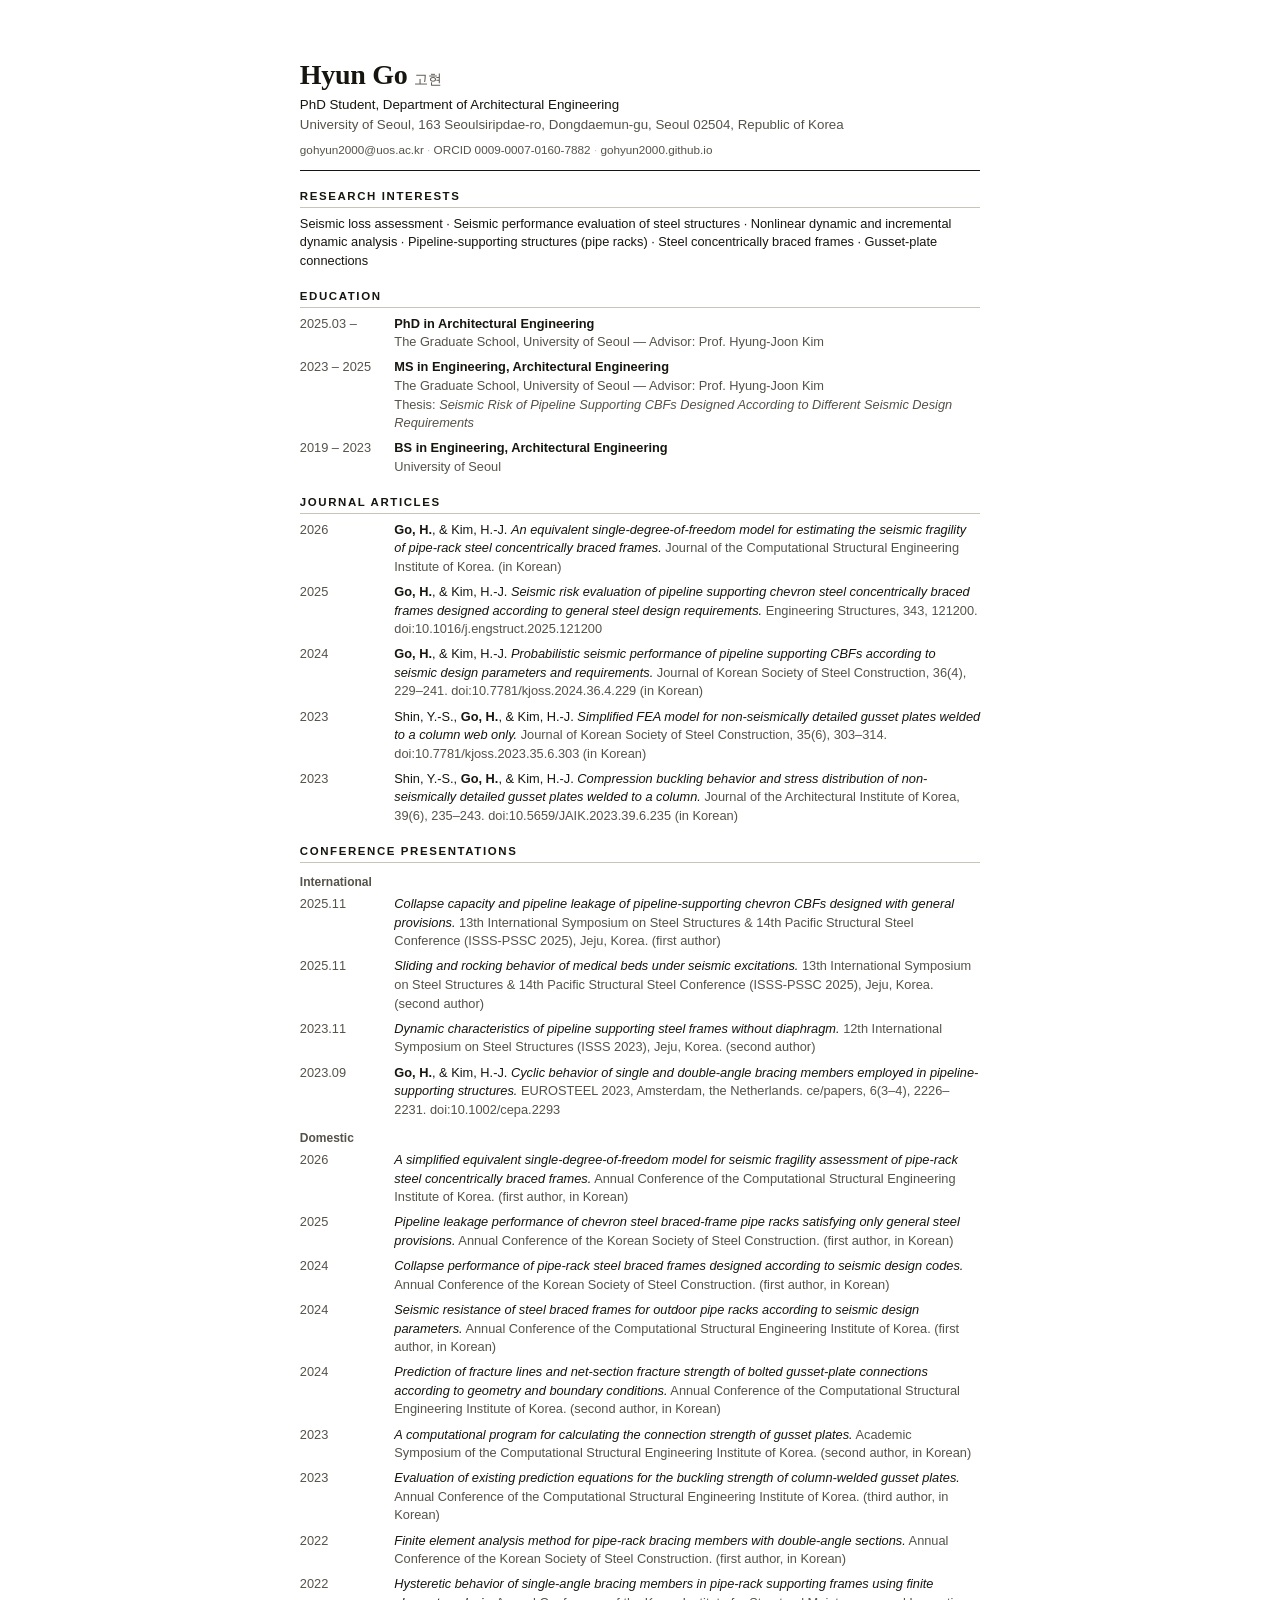
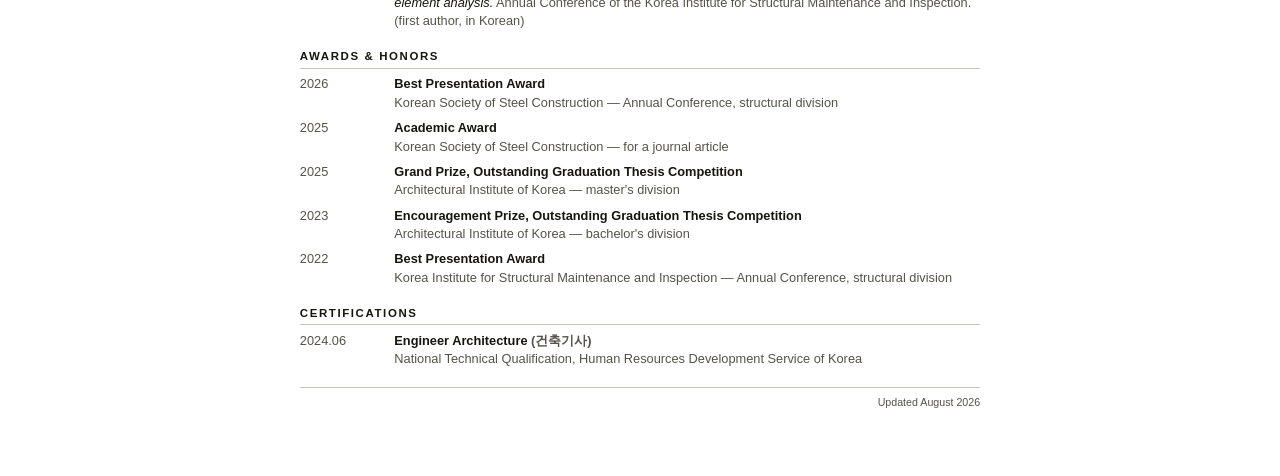
==== cv.html @ c77ccae9 "Simplify publications heading to Journal articles" ====
<!DOCTYPE html>
<html lang="en">
<head>
<meta charset="utf-8">
<meta name="viewport" content="width=device-width, initial-scale=1">
<title>Hyun Go — Curriculum Vitae</title>

<!-- ============================================================
     CV 원본. 이 파일을 고친 뒤 build-cv.cmd 를 더블클릭하면
     assets/cv.pdf 가 다시 만들어집니다.

     또는 브라우저로 이 파일을 열고 Ctrl+P → "PDF로 저장",
     여백 "기본", "머리글/바닥글" 체크 해제.
     ============================================================ -->

<style>
@page { size: A4; margin: 16mm 15mm 14mm; }

:root {
  --ink:    #16150f;
  --muted:  #55524a;
  --rule:   #c9c4b8;
  --sans: "Segoe UI", -apple-system, "Malgun Gothic", Roboto, sans-serif;
  --serif: "Palatino Linotype", Palatino, Georgia, serif;
}

* { box-sizing: border-box; }

body {
  margin: 0;
  color: var(--ink);
  background: #fff;
  font-family: var(--sans);
  font-size: 9.6pt;
  line-height: 1.45;
}

/* 화면으로 열었을 때만 종이처럼 보이게 (인쇄 시에는 @page가 적용됨) */
@media screen {
  body { max-width: 210mm; margin: 0 auto; padding: 16mm 15mm; }
}

a { color: inherit; text-decoration: none; }

/* ---------- 머리말 ---------- */

.name {
  margin: 0;
  font-family: var(--serif);
  font-size: 21pt;
  font-weight: 600;
  letter-spacing: -.01em;
  line-height: 1.1;
}
.name .ko { font-size: .5em; font-weight: 400; color: var(--muted); }

.headline { margin: 3pt 0 0; font-size: 10pt; }
.headline .affil { color: var(--muted); }

.contact {
  margin: 5pt 0 0;
  font-size: 8.8pt;
  color: var(--muted);
}
.contact span + span::before { content: "  ·  "; color: var(--rule); }

.rule { border: 0; border-top: 1.2pt solid var(--ink); margin: 9pt 0 0; }

/* ---------- 섹션 ---------- */

h2 {
  margin: 13pt 0 5pt;
  padding-bottom: 2pt;
  border-bottom: .6pt solid var(--rule);
  font-family: var(--sans);
  font-size: 8.6pt;
  font-weight: 700;
  letter-spacing: .14em;
  text-transform: uppercase;
  break-after: avoid;
}

h3 {
  margin: 8pt 0 3pt;
  font-family: var(--sans);
  font-size: 9pt;
  font-weight: 700;
  color: var(--muted);
  break-after: avoid;
}

p { margin: 0 0 4pt; }

/* ---------- 항목 (연도 + 내용) ---------- */

.item {
  display: grid;
  grid-template-columns: 20mm 1fr;
  gap: 0 5mm;
  margin-bottom: 5pt;
  break-inside: avoid;
}
.item .when {
  font-variant-numeric: tabular-nums;
  color: var(--muted);
  white-space: nowrap;
}
.item .what { min-width: 0; }

.what .t { font-weight: 600; }
.what .s { color: var(--muted); }

/* 논문 목록은 저자·제목·출처 순으로 */
.ref .au   { }
.ref .ti   { font-style: italic; }
.ref .src  { color: var(--muted); }
.ref strong { font-weight: 700; }

.interests { margin-bottom: 2pt; }

.foot {
  margin-top: 14pt;
  padding-top: 5pt;
  border-top: .6pt solid var(--rule);
  font-size: 8pt;
  color: var(--muted);
  text-align: right;
}
</style>
</head>

<body>

<h1 class="name">Hyun Go <span class="ko">고현</span></h1>
<p class="headline">
  PhD Student, Department of Architectural Engineering<br>
  <span class="affil">University of Seoul, 163 Seoulsiripdae-ro, Dongdaemun-gu, Seoul 02504, Republic of Korea</span>
</p>
<p class="contact">
  <span>gohyun2000@uos.ac.kr</span>
  <span>ORCID 0009-0007-0160-7882</span>
  <span>gohyun2000.github.io</span>
</p>
<hr class="rule">

<h2>Research Interests</h2>
<p class="interests">
  Seismic loss assessment · Seismic performance evaluation of steel structures ·
  Nonlinear dynamic and incremental dynamic analysis · Pipeline-supporting structures
  (pipe racks) · Steel concentrically braced frames · Gusset-plate connections
</p>

<h2>Education</h2>

<div class="item">
  <div class="when">2025.03 –</div>
  <div class="what">
    <div class="t">PhD in Architectural Engineering</div>
    <div class="s">The Graduate School, University of Seoul — Advisor: Prof. Hyung-Joon Kim</div>
  </div>
</div>

<div class="item">
  <div class="when">2023 – 2025</div>
  <div class="what">
    <div class="t">MS in Engineering, Architectural Engineering</div>
    <div class="s">The Graduate School, University of Seoul — Advisor: Prof. Hyung-Joon Kim</div>
    <div class="s">Thesis: <i>Seismic Risk of Pipeline Supporting CBFs Designed According to Different
      Seismic Design Requirements</i></div>
  </div>
</div>

<div class="item">
  <div class="when">2019 – 2023</div>
  <div class="what">
    <div class="t">BS in Engineering, Architectural Engineering</div>
    <div class="s">University of Seoul</div>
  </div>
</div>

<h2>Journal Articles</h2>

<div class="item ref">
  <div class="when">2026</div>
  <div class="what">
    <span class="au"><strong>Go, H.</strong>, &amp; Kim, H.-J.</span>
    <span class="ti">An equivalent single-degree-of-freedom model for estimating the seismic
      fragility of pipe-rack steel concentrically braced frames.</span>
    <span class="src">Journal of the Computational Structural Engineering Institute of Korea. (in Korean)</span>
  </div>
</div>

<div class="item ref">
  <div class="when">2025</div>
  <div class="what">
    <span class="au"><strong>Go, H.</strong>, &amp; Kim, H.-J.</span>
    <span class="ti">Seismic risk evaluation of pipeline supporting chevron steel concentrically
      braced frames designed according to general steel design requirements.</span>
    <span class="src">Engineering Structures, 343, 121200. doi:10.1016/j.engstruct.2025.121200</span>
  </div>
</div>

<div class="item ref">
  <div class="when">2024</div>
  <div class="what">
    <span class="au"><strong>Go, H.</strong>, &amp; Kim, H.-J.</span>
    <span class="ti">Probabilistic seismic performance of pipeline supporting CBFs according to
      seismic design parameters and requirements.</span>
    <span class="src">Journal of Korean Society of Steel Construction, 36(4), 229–241.
      doi:10.7781/kjoss.2024.36.4.229 (in Korean)</span>
  </div>
</div>

<div class="item ref">
  <div class="when">2023</div>
  <div class="what">
    <span class="au">Shin, Y.-S., <strong>Go, H.</strong>, &amp; Kim, H.-J.</span>
    <span class="ti">Simplified FEA model for non-seismically detailed gusset plates welded to a
      column web only.</span>
    <span class="src">Journal of Korean Society of Steel Construction, 35(6), 303–314.
      doi:10.7781/kjoss.2023.35.6.303 (in Korean)</span>
  </div>
</div>

<div class="item ref">
  <div class="when">2023</div>
  <div class="what">
    <span class="au">Shin, Y.-S., <strong>Go, H.</strong>, &amp; Kim, H.-J.</span>
    <span class="ti">Compression buckling behavior and stress distribution of non-seismically
      detailed gusset plates welded to a column.</span>
    <span class="src">Journal of the Architectural Institute of Korea, 39(6), 235–243.
      doi:10.5659/JAIK.2023.39.6.235 (in Korean)</span>
  </div>
</div>

<h2>Conference Presentations</h2>

<h3>International</h3>

<div class="item ref">
  <div class="when">2025.11</div>
  <div class="what">
    <span class="ti">Collapse capacity and pipeline leakage of pipeline-supporting chevron CBFs
      designed with general provisions.</span>
    <span class="src">13th International Symposium on Steel Structures &amp; 14th Pacific Structural
      Steel Conference (ISSS-PSSC 2025), Jeju, Korea. (first author)</span>
  </div>
</div>

<div class="item ref">
  <div class="when">2025.11</div>
  <div class="what">
    <span class="ti">Sliding and rocking behavior of medical beds under seismic excitations.</span>
    <span class="src">13th International Symposium on Steel Structures &amp; 14th Pacific Structural
      Steel Conference (ISSS-PSSC 2025), Jeju, Korea. (second author)</span>
  </div>
</div>

<div class="item ref">
  <div class="when">2023.11</div>
  <div class="what">
    <span class="ti">Dynamic characteristics of pipeline supporting steel frames without diaphragm.</span>
    <span class="src">12th International Symposium on Steel Structures (ISSS 2023), Jeju, Korea.
      (second author)</span>
  </div>
</div>

<div class="item ref">
  <div class="when">2023.09</div>
  <div class="what">
    <span class="au"><strong>Go, H.</strong>, &amp; Kim, H.-J.</span>
    <span class="ti">Cyclic behavior of single and double-angle bracing members employed in
      pipeline-supporting structures.</span>
    <span class="src">EUROSTEEL 2023, Amsterdam, the Netherlands. ce/papers, 6(3–4), 2226–2231.
      doi:10.1002/cepa.2293</span>
  </div>
</div>

<h3>Domestic</h3>

<div class="item ref">
  <div class="when">2026</div>
  <div class="what">
    <span class="ti">A simplified equivalent single-degree-of-freedom model for seismic fragility
      assessment of pipe-rack steel concentrically braced frames.</span>
    <span class="src">Annual Conference of the Computational Structural Engineering Institute of
      Korea. (first author, in Korean)</span>
  </div>
</div>

<div class="item ref">
  <div class="when">2025</div>
  <div class="what">
    <span class="ti">Pipeline leakage performance of chevron steel braced-frame pipe racks
      satisfying only general steel provisions.</span>
    <span class="src">Annual Conference of the Korean Society of Steel Construction.
      (first author, in Korean)</span>
  </div>
</div>

<div class="item ref">
  <div class="when">2024</div>
  <div class="what">
    <span class="ti">Collapse performance of pipe-rack steel braced frames designed according to
      seismic design codes.</span>
    <span class="src">Annual Conference of the Korean Society of Steel Construction.
      (first author, in Korean)</span>
  </div>
</div>

<div class="item ref">
  <div class="when">2024</div>
  <div class="what">
    <span class="ti">Seismic resistance of steel braced frames for outdoor pipe racks according to
      seismic design parameters.</span>
    <span class="src">Annual Conference of the Computational Structural Engineering Institute of
      Korea. (first author, in Korean)</span>
  </div>
</div>

<div class="item ref">
  <div class="when">2024</div>
  <div class="what">
    <span class="ti">Prediction of fracture lines and net-section fracture strength of bolted
      gusset-plate connections according to geometry and boundary conditions.</span>
    <span class="src">Annual Conference of the Computational Structural Engineering Institute of
      Korea. (second author, in Korean)</span>
  </div>
</div>

<div class="item ref">
  <div class="when">2023</div>
  <div class="what">
    <span class="ti">A computational program for calculating the connection strength of gusset plates.</span>
    <span class="src">Academic Symposium of the Computational Structural Engineering Institute of
      Korea. (second author, in Korean)</span>
  </div>
</div>

<div class="item ref">
  <div class="when">2023</div>
  <div class="what">
    <span class="ti">Evaluation of existing prediction equations for the buckling strength of
      column-welded gusset plates.</span>
    <span class="src">Annual Conference of the Computational Structural Engineering Institute of
      Korea. (third author, in Korean)</span>
  </div>
</div>

<div class="item ref">
  <div class="when">2022</div>
  <div class="what">
    <span class="ti">Finite element analysis method for pipe-rack bracing members with double-angle
      sections.</span>
    <span class="src">Annual Conference of the Korean Society of Steel Construction.
      (first author, in Korean)</span>
  </div>
</div>

<div class="item ref">
  <div class="when">2022</div>
  <div class="what">
    <span class="ti">Hysteretic behavior of single-angle bracing members in pipe-rack supporting
      frames using finite element analysis.</span>
    <span class="src">Annual Conference of the Korea Institute for Structural Maintenance and
      Inspection. (first author, in Korean)</span>
  </div>
</div>

<h2>Awards &amp; Honors</h2>

<div class="item">
  <div class="when">2026</div>
  <div class="what">
    <div class="t">Best Presentation Award</div>
    <div class="s">Korean Society of Steel Construction — Annual Conference, structural division</div>
  </div>
</div>

<div class="item">
  <div class="when">2025</div>
  <div class="what">
    <div class="t">Academic Award</div>
    <div class="s">Korean Society of Steel Construction — for a journal article</div>
  </div>
</div>

<div class="item">
  <div class="when">2025</div>
  <div class="what">
    <div class="t">Grand Prize, Outstanding Graduation Thesis Competition</div>
    <div class="s">Architectural Institute of Korea — master's division</div>
  </div>
</div>

<div class="item">
  <div class="when">2023</div>
  <div class="what">
    <div class="t">Encouragement Prize, Outstanding Graduation Thesis Competition</div>
    <div class="s">Architectural Institute of Korea — bachelor's division</div>
  </div>
</div>

<div class="item">
  <div class="when">2022</div>
  <div class="what">
    <div class="t">Best Presentation Award</div>
    <div class="s">Korea Institute for Structural Maintenance and Inspection — Annual Conference,
      structural division</div>
  </div>
</div>

<h2>Certifications</h2>

<div class="item">
  <div class="when">2024.06</div>
  <div class="what">
    <div class="t">Engineer Architecture <span class="s">(건축기사)</span></div>
    <div class="s">National Technical Qualification, Human Resources Development Service of Korea</div>
  </div>
</div>

<p class="foot">Updated August 2026</p>

</body>
</html>
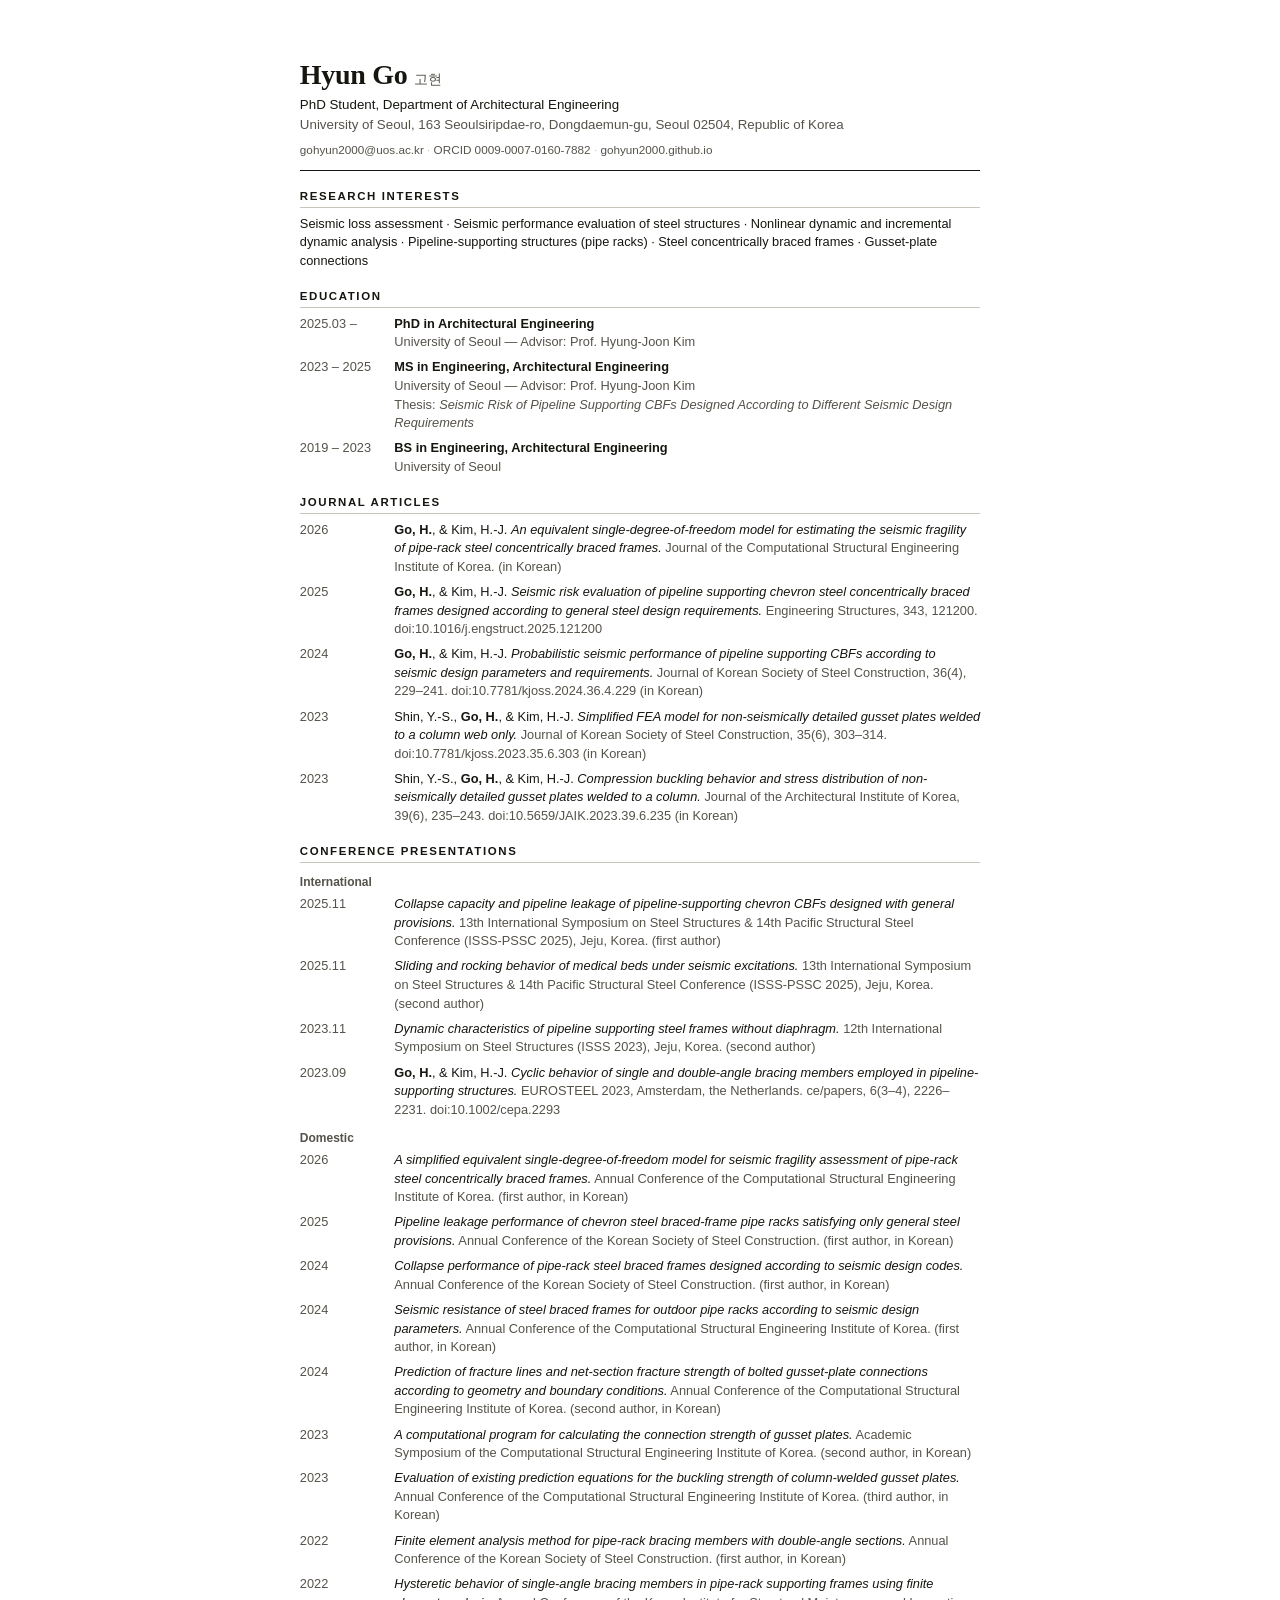
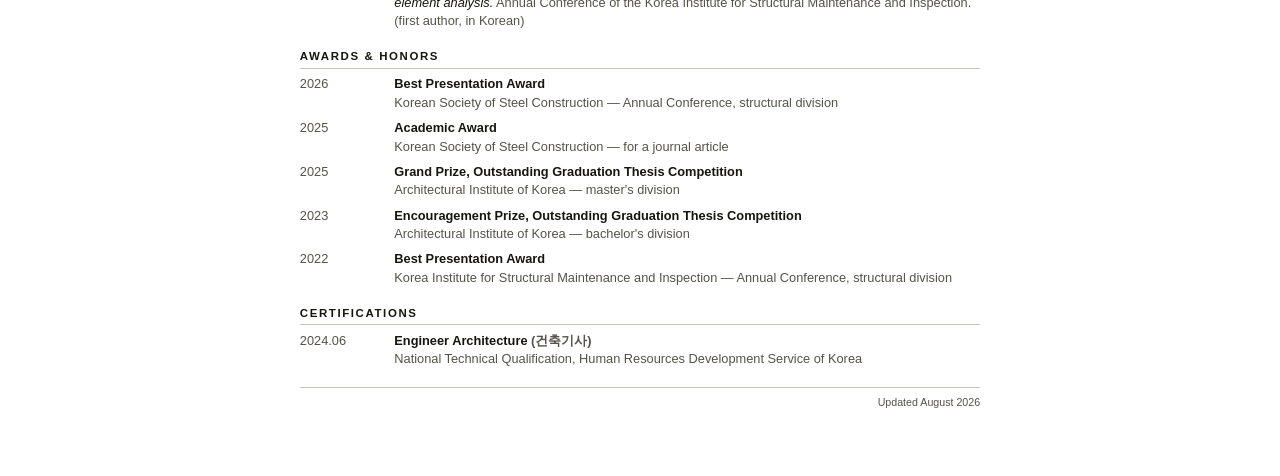
==== commit d9f48dde: "Drop redundant graduate school name from affiliations" ====
--- a/cv.html
+++ b/cv.html
@@ -156,7 +156,7 @@
   <div class="when">2025.03 –</div>
   <div class="what">
     <div class="t">PhD in Architectural Engineering</div>
-    <div class="s">The Graduate School, University of Seoul — Advisor: Prof. Hyung-Joon Kim</div>
+    <div class="s">University of Seoul — Advisor: Prof. Hyung-Joon Kim</div>
   </div>
 </div>
 
@@ -164,7 +164,7 @@
   <div class="when">2023 – 2025</div>
   <div class="what">
     <div class="t">MS in Engineering, Architectural Engineering</div>
-    <div class="s">The Graduate School, University of Seoul — Advisor: Prof. Hyung-Joon Kim</div>
+    <div class="s">University of Seoul — Advisor: Prof. Hyung-Joon Kim</div>
     <div class="s">Thesis: <i>Seismic Risk of Pipeline Supporting CBFs Designed According to Different
       Seismic Design Requirements</i></div>
   </div>
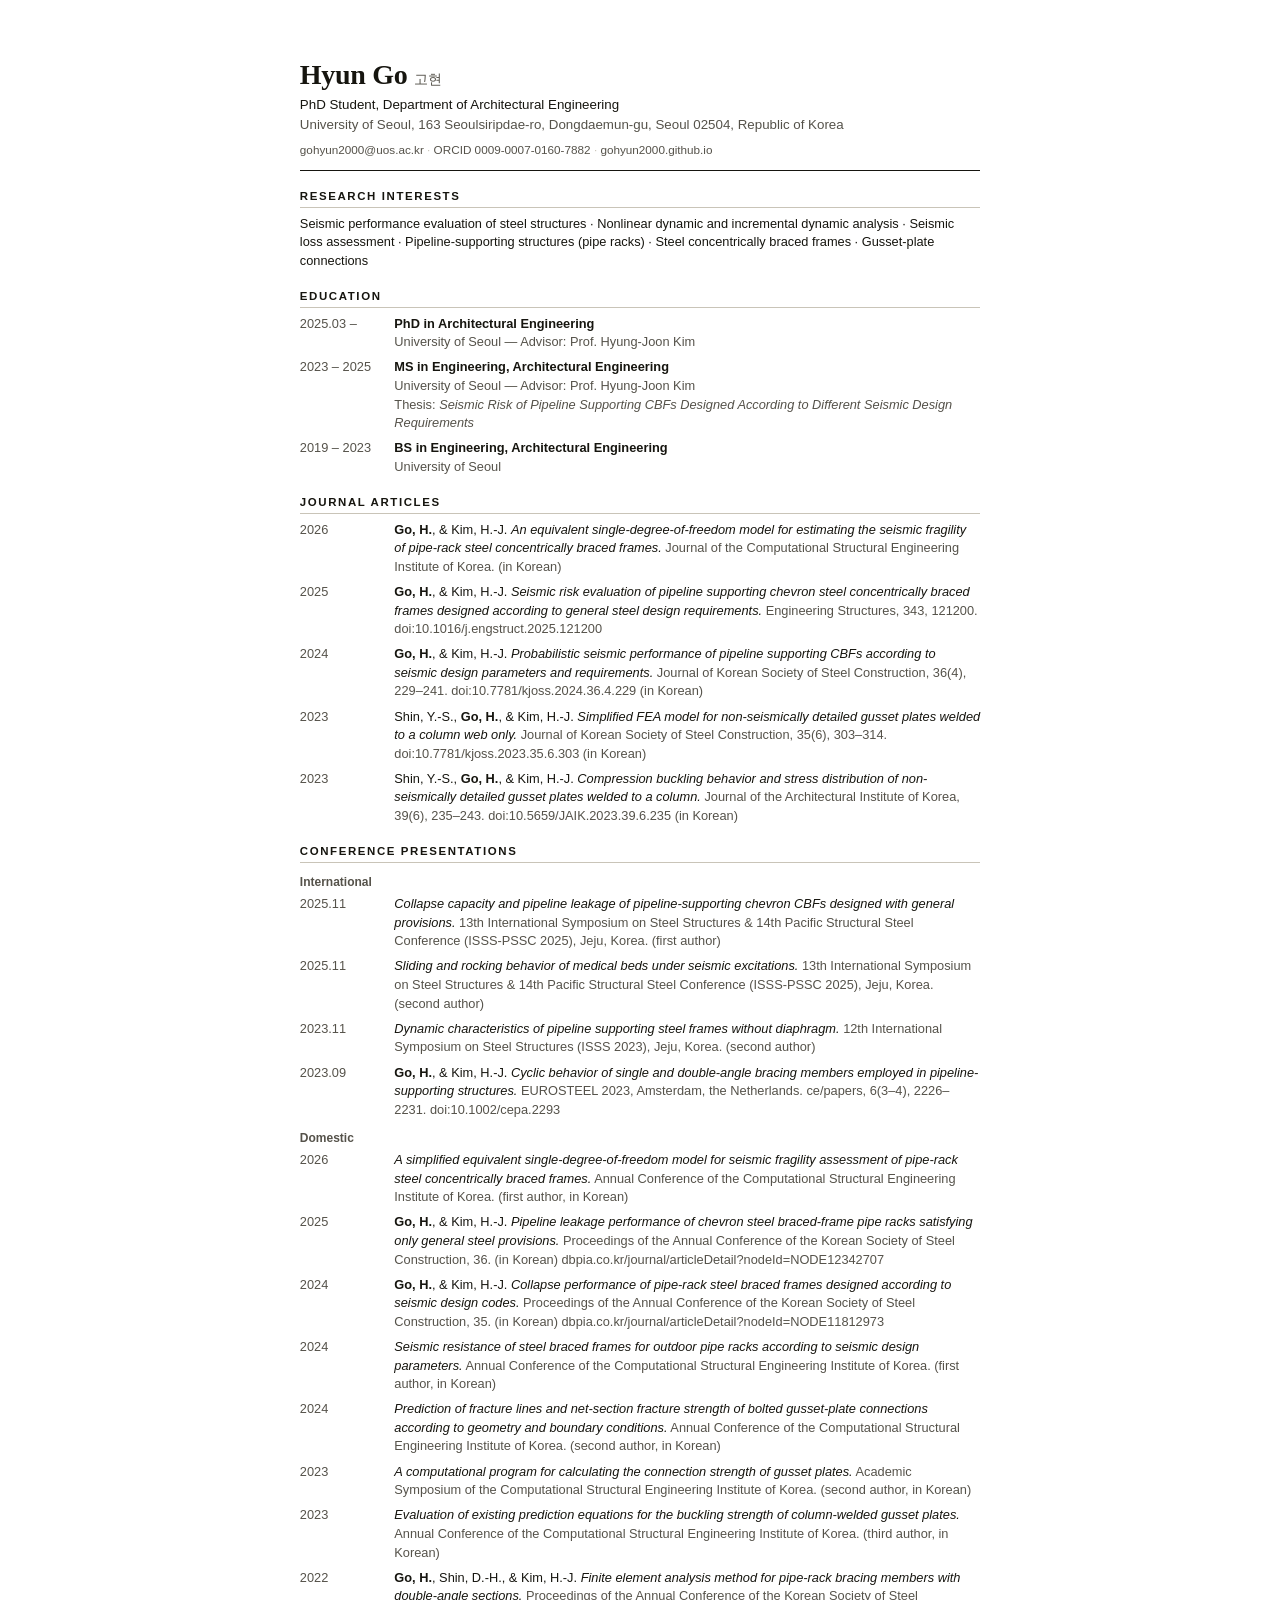
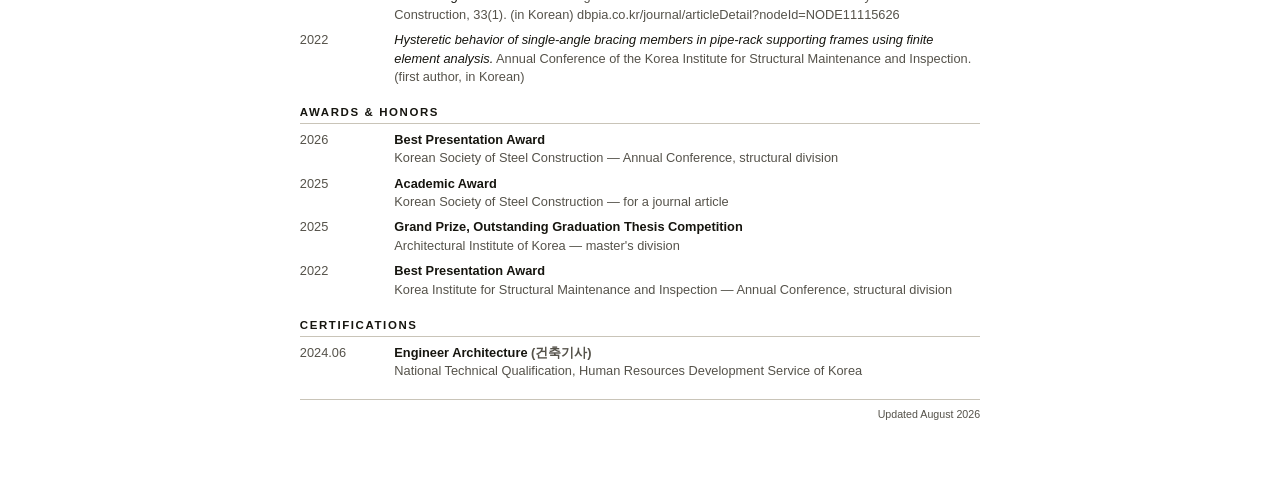
==== commit 758e5605: "Add DBpia links and coauthors to KSSC presentations, reorder research interests, drop bachelor-divis" ====
--- a/cv.html
+++ b/cv.html
@@ -145,8 +145,9 @@
 
 <h2>Research Interests</h2>
 <p class="interests">
-  Seismic loss assessment · Seismic performance evaluation of steel structures ·
-  Nonlinear dynamic and incremental dynamic analysis · Pipeline-supporting structures
+  Seismic performance evaluation of steel structures ·
+  Nonlinear dynamic and incremental dynamic analysis · Seismic loss assessment ·
+  Pipeline-supporting structures
   (pipe racks) · Steel concentrically braced frames · Gusset-plate connections
 </p>
 
@@ -291,20 +292,22 @@
 <div class="item ref">
   <div class="when">2025</div>
   <div class="what">
+    <span class="au"><strong>Go, H.</strong>, &amp; Kim, H.-J.</span>
     <span class="ti">Pipeline leakage performance of chevron steel braced-frame pipe racks
       satisfying only general steel provisions.</span>
-    <span class="src">Annual Conference of the Korean Society of Steel Construction.
-      (first author, in Korean)</span>
+    <span class="src">Proceedings of the Annual Conference of the Korean Society of Steel
+      Construction, 36. (in Korean) dbpia.co.kr/journal/articleDetail?nodeId=NODE12342707</span>
   </div>
 </div>
 
 <div class="item ref">
   <div class="when">2024</div>
   <div class="what">
+    <span class="au"><strong>Go, H.</strong>, &amp; Kim, H.-J.</span>
     <span class="ti">Collapse performance of pipe-rack steel braced frames designed according to
       seismic design codes.</span>
-    <span class="src">Annual Conference of the Korean Society of Steel Construction.
-      (first author, in Korean)</span>
+    <span class="src">Proceedings of the Annual Conference of the Korean Society of Steel
+      Construction, 35. (in Korean) dbpia.co.kr/journal/articleDetail?nodeId=NODE11812973</span>
   </div>
 </div>
 
@@ -350,10 +353,11 @@
 <div class="item ref">
   <div class="when">2022</div>
   <div class="what">
+    <span class="au"><strong>Go, H.</strong>, Shin, D.-H., &amp; Kim, H.-J.</span>
     <span class="ti">Finite element analysis method for pipe-rack bracing members with double-angle
       sections.</span>
-    <span class="src">Annual Conference of the Korean Society of Steel Construction.
-      (first author, in Korean)</span>
+    <span class="src">Proceedings of the Annual Conference of the Korean Society of Steel
+      Construction, 33(1). (in Korean) dbpia.co.kr/journal/articleDetail?nodeId=NODE11115626</span>
   </div>
 </div>
 
@@ -394,14 +398,6 @@
 </div>
 
 <div class="item">
-  <div class="when">2023</div>
-  <div class="what">
-    <div class="t">Encouragement Prize, Outstanding Graduation Thesis Competition</div>
-    <div class="s">Architectural Institute of Korea — bachelor's division</div>
-  </div>
-</div>
-
-<div class="item">
   <div class="when">2022</div>
   <div class="what">
     <div class="t">Best Presentation Award</div>
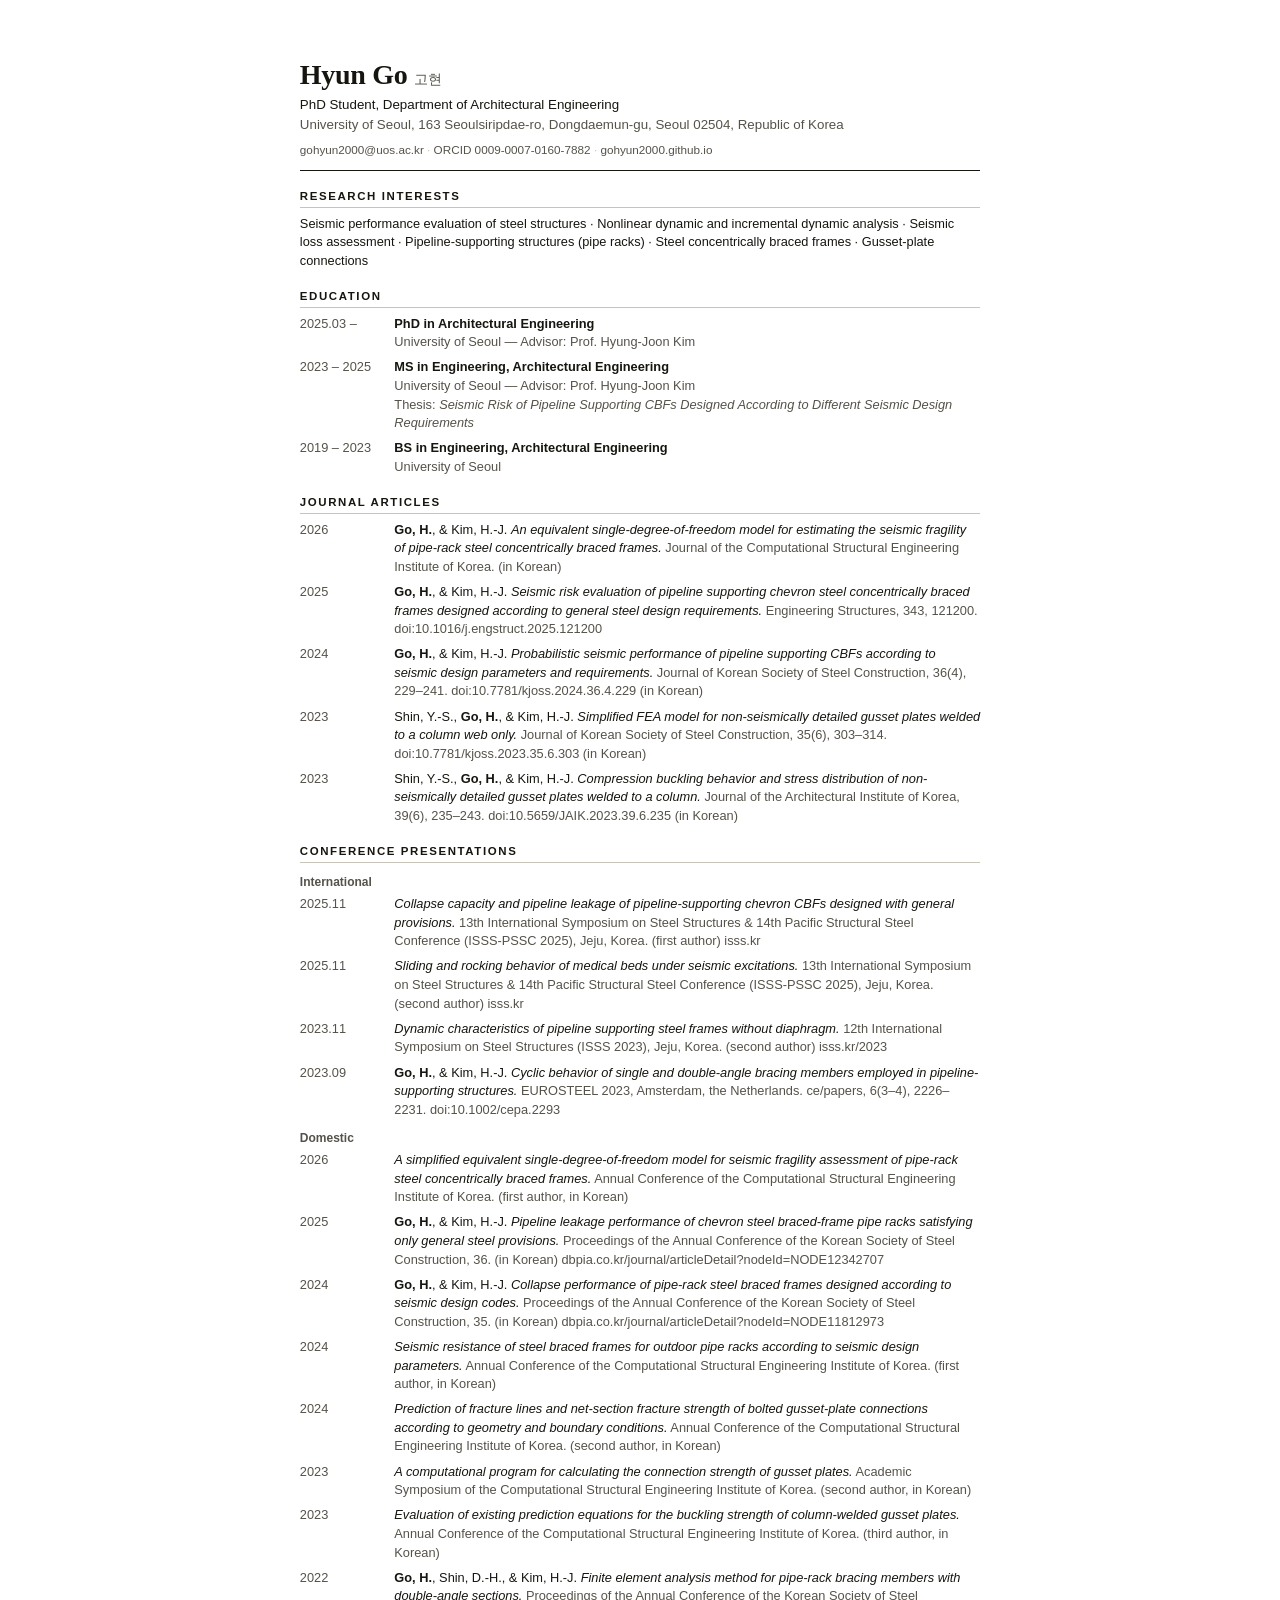
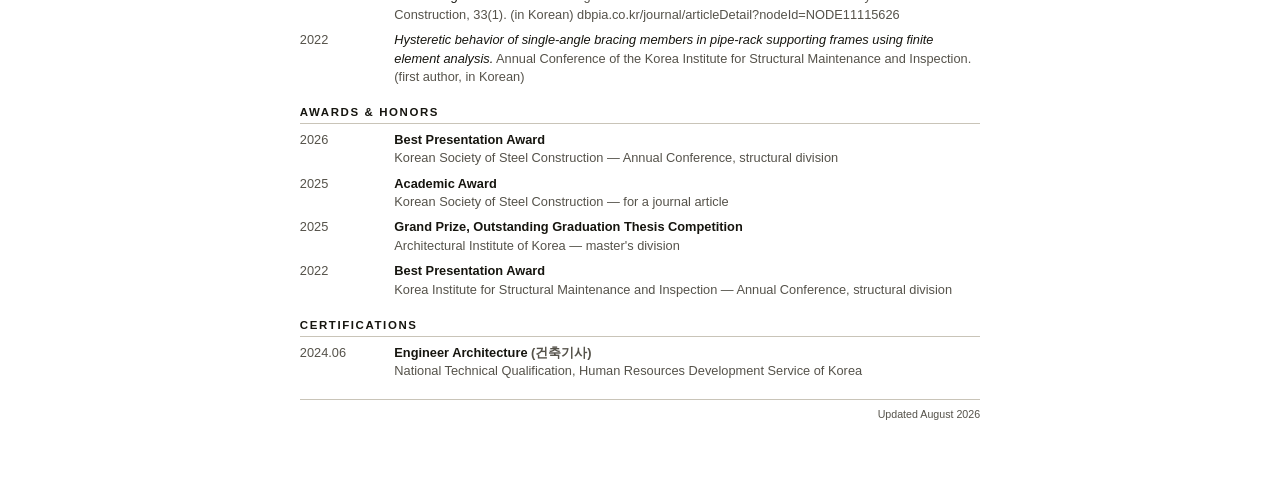
==== commit 7bda4d22: "Link ISSS conference sites instead of unstable proceedings downloads" ====
--- a/cv.html
+++ b/cv.html
@@ -244,7 +244,7 @@
     <span class="ti">Collapse capacity and pipeline leakage of pipeline-supporting chevron CBFs
       designed with general provisions.</span>
     <span class="src">13th International Symposium on Steel Structures &amp; 14th Pacific Structural
-      Steel Conference (ISSS-PSSC 2025), Jeju, Korea. (first author)</span>
+      Steel Conference (ISSS-PSSC 2025), Jeju, Korea. (first author) isss.kr</span>
   </div>
 </div>
 
@@ -253,7 +253,7 @@
   <div class="what">
     <span class="ti">Sliding and rocking behavior of medical beds under seismic excitations.</span>
     <span class="src">13th International Symposium on Steel Structures &amp; 14th Pacific Structural
-      Steel Conference (ISSS-PSSC 2025), Jeju, Korea. (second author)</span>
+      Steel Conference (ISSS-PSSC 2025), Jeju, Korea. (second author) isss.kr</span>
   </div>
 </div>
 
@@ -262,7 +262,7 @@
   <div class="what">
     <span class="ti">Dynamic characteristics of pipeline supporting steel frames without diaphragm.</span>
     <span class="src">12th International Symposium on Steel Structures (ISSS 2023), Jeju, Korea.
-      (second author)</span>
+      (second author) isss.kr/2023</span>
   </div>
 </div>
 
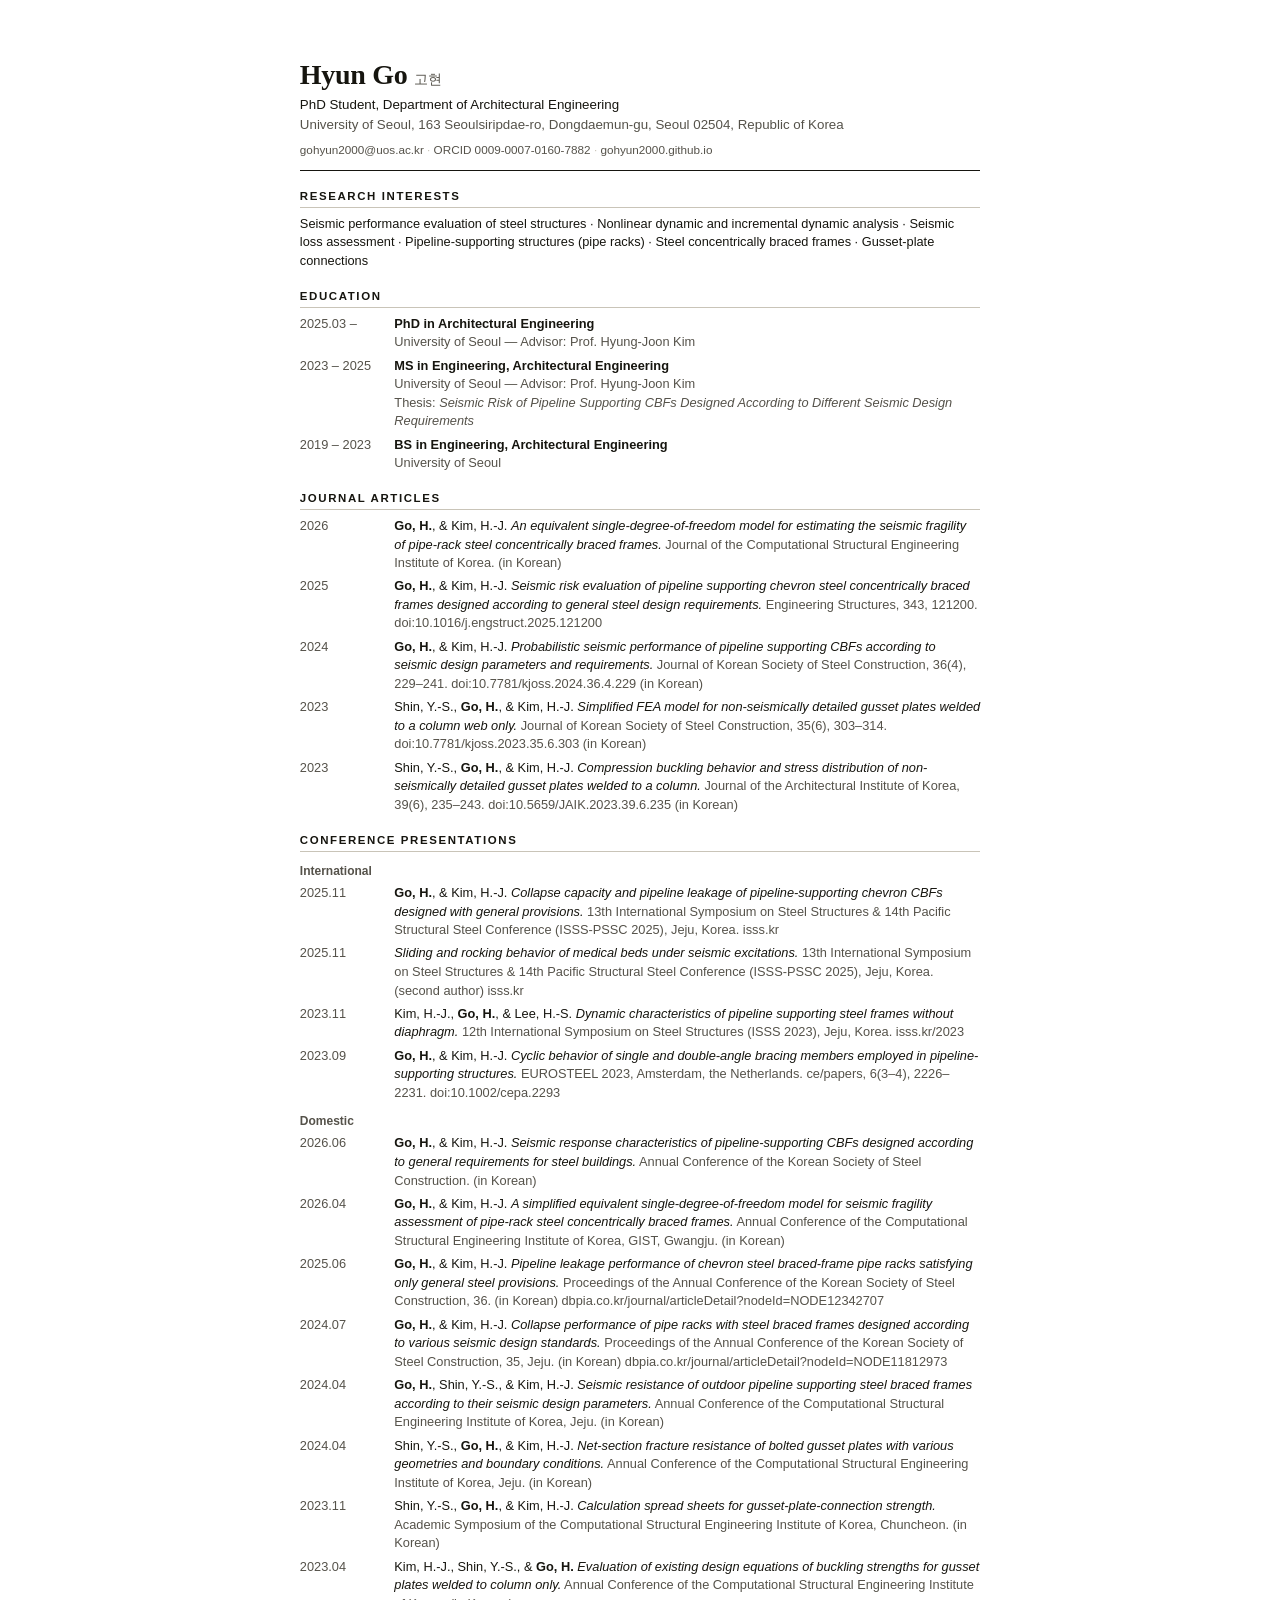
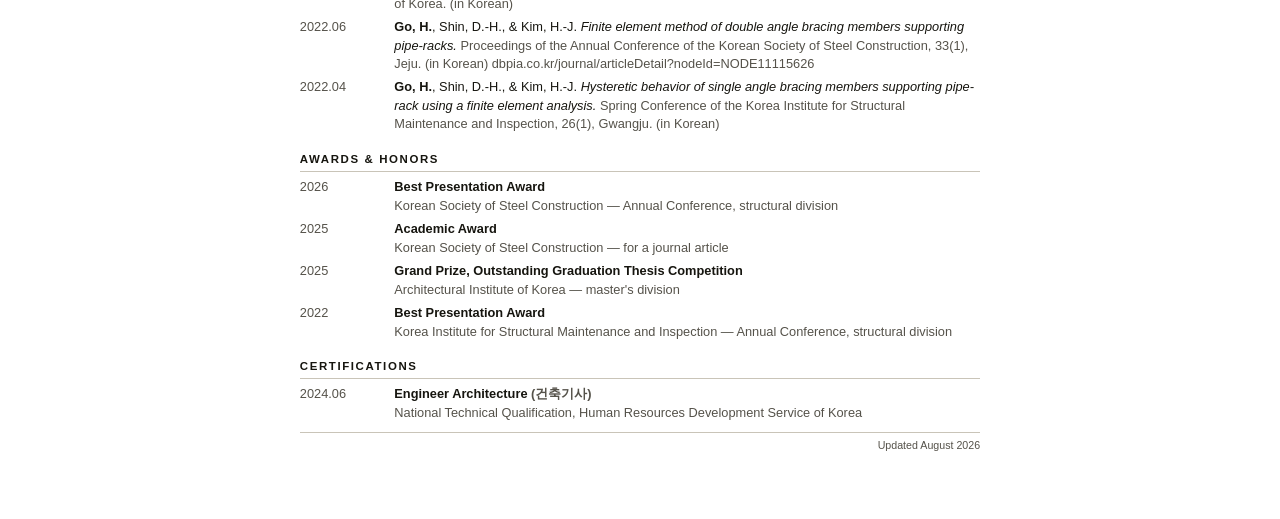
==== commit fb92bcdc: "Correct presentation titles, authors and venues from source manuscripts; add 2026 KSSC presentation" ====
--- a/cv.html
+++ b/cv.html
@@ -97,7 +97,7 @@
   display: grid;
   grid-template-columns: 20mm 1fr;
   gap: 0 5mm;
-  margin-bottom: 5pt;
+  margin-bottom: 3.6pt;
   break-inside: avoid;
 }
 .item .when {
@@ -119,8 +119,8 @@
 .interests { margin-bottom: 2pt; }
 
 .foot {
-  margin-top: 14pt;
-  padding-top: 5pt;
+  margin-top: 7pt;
+  padding-top: 4pt;
   border-top: .6pt solid var(--rule);
   font-size: 8pt;
   color: var(--muted);
@@ -241,10 +241,11 @@
 <div class="item ref">
   <div class="when">2025.11</div>
   <div class="what">
+    <span class="au"><strong>Go, H.</strong>, &amp; Kim, H.-J.</span>
     <span class="ti">Collapse capacity and pipeline leakage of pipeline-supporting chevron CBFs
       designed with general provisions.</span>
     <span class="src">13th International Symposium on Steel Structures &amp; 14th Pacific Structural
-      Steel Conference (ISSS-PSSC 2025), Jeju, Korea. (first author) isss.kr</span>
+      Steel Conference (ISSS-PSSC 2025), Jeju, Korea. isss.kr</span>
   </div>
 </div>
 
@@ -260,9 +261,10 @@
 <div class="item ref">
   <div class="when">2023.11</div>
   <div class="what">
+    <span class="au">Kim, H.-J., <strong>Go, H.</strong>, &amp; Lee, H.-S.</span>
     <span class="ti">Dynamic characteristics of pipeline supporting steel frames without diaphragm.</span>
     <span class="src">12th International Symposium on Steel Structures (ISSS 2023), Jeju, Korea.
-      (second author) isss.kr/2023</span>
+      isss.kr/2023</span>
   </div>
 </div>
 
@@ -280,17 +282,28 @@
 <h3>Domestic</h3>
 
 <div class="item ref">
-  <div class="when">2026</div>
-  <div class="what">
+  <div class="when">2026.06</div>
+  <div class="what">
+    <span class="au"><strong>Go, H.</strong>, &amp; Kim, H.-J.</span>
+    <span class="ti">Seismic response characteristics of pipeline-supporting CBFs designed
+      according to general requirements for steel buildings.</span>
+    <span class="src">Annual Conference of the Korean Society of Steel Construction. (in Korean)</span>
+  </div>
+</div>
+
+<div class="item ref">
+  <div class="when">2026.04</div>
+  <div class="what">
+    <span class="au"><strong>Go, H.</strong>, &amp; Kim, H.-J.</span>
     <span class="ti">A simplified equivalent single-degree-of-freedom model for seismic fragility
       assessment of pipe-rack steel concentrically braced frames.</span>
     <span class="src">Annual Conference of the Computational Structural Engineering Institute of
-      Korea. (first author, in Korean)</span>
-  </div>
-</div>
-
-<div class="item ref">
-  <div class="when">2025</div>
+      Korea, GIST, Gwangju. (in Korean)</span>
+  </div>
+</div>
+
+<div class="item ref">
+  <div class="when">2025.06</div>
   <div class="what">
     <span class="au"><strong>Go, H.</strong>, &amp; Kim, H.-J.</span>
     <span class="ti">Pipeline leakage performance of chevron steel braced-frame pipe racks
@@ -301,76 +314,79 @@
 </div>
 
 <div class="item ref">
-  <div class="when">2024</div>
-  <div class="what">
-    <span class="au"><strong>Go, H.</strong>, &amp; Kim, H.-J.</span>
-    <span class="ti">Collapse performance of pipe-rack steel braced frames designed according to
-      seismic design codes.</span>
+  <div class="when">2024.07</div>
+  <div class="what">
+    <span class="au"><strong>Go, H.</strong>, &amp; Kim, H.-J.</span>
+    <span class="ti">Collapse performance of pipe racks with steel braced frames designed
+      according to various seismic design standards.</span>
     <span class="src">Proceedings of the Annual Conference of the Korean Society of Steel
-      Construction, 35. (in Korean) dbpia.co.kr/journal/articleDetail?nodeId=NODE11812973</span>
-  </div>
-</div>
-
-<div class="item ref">
-  <div class="when">2024</div>
-  <div class="what">
-    <span class="ti">Seismic resistance of steel braced frames for outdoor pipe racks according to
-      seismic design parameters.</span>
+      Construction, 35, Jeju. (in Korean) dbpia.co.kr/journal/articleDetail?nodeId=NODE11812973</span>
+  </div>
+</div>
+
+<div class="item ref">
+  <div class="when">2024.04</div>
+  <div class="what">
+    <span class="au"><strong>Go, H.</strong>, Shin, Y.-S., &amp; Kim, H.-J.</span>
+    <span class="ti">Seismic resistance of outdoor pipeline supporting steel braced frames
+      according to their seismic design parameters.</span>
     <span class="src">Annual Conference of the Computational Structural Engineering Institute of
-      Korea. (first author, in Korean)</span>
-  </div>
-</div>
-
-<div class="item ref">
-  <div class="when">2024</div>
-  <div class="what">
-    <span class="ti">Prediction of fracture lines and net-section fracture strength of bolted
-      gusset-plate connections according to geometry and boundary conditions.</span>
+      Korea, Jeju. (in Korean)</span>
+  </div>
+</div>
+
+<div class="item ref">
+  <div class="when">2024.04</div>
+  <div class="what">
+    <span class="au">Shin, Y.-S., <strong>Go, H.</strong>, &amp; Kim, H.-J.</span>
+    <span class="ti">Net-section fracture resistance of bolted gusset plates with various
+      geometries and boundary conditions.</span>
     <span class="src">Annual Conference of the Computational Structural Engineering Institute of
-      Korea. (second author, in Korean)</span>
-  </div>
-</div>
-
-<div class="item ref">
-  <div class="when">2023</div>
-  <div class="what">
-    <span class="ti">A computational program for calculating the connection strength of gusset plates.</span>
+      Korea, Jeju. (in Korean)</span>
+  </div>
+</div>
+
+<div class="item ref">
+  <div class="when">2023.11</div>
+  <div class="what">
+    <span class="au">Shin, Y.-S., <strong>Go, H.</strong>, &amp; Kim, H.-J.</span>
+    <span class="ti">Calculation spread sheets for gusset-plate-connection strength.</span>
     <span class="src">Academic Symposium of the Computational Structural Engineering Institute of
-      Korea. (second author, in Korean)</span>
-  </div>
-</div>
-
-<div class="item ref">
-  <div class="when">2023</div>
-  <div class="what">
-    <span class="ti">Evaluation of existing prediction equations for the buckling strength of
-      column-welded gusset plates.</span>
+      Korea, Chuncheon. (in Korean)</span>
+  </div>
+</div>
+
+<div class="item ref">
+  <div class="when">2023.04</div>
+  <div class="what">
+    <span class="au">Kim, H.-J., Shin, Y.-S., &amp; <strong>Go, H.</strong></span>
+    <span class="ti">Evaluation of existing design equations of buckling strengths for gusset
+      plates welded to column only.</span>
     <span class="src">Annual Conference of the Computational Structural Engineering Institute of
-      Korea. (third author, in Korean)</span>
-  </div>
-</div>
-
-<div class="item ref">
-  <div class="when">2022</div>
+      Korea. (in Korean)</span>
+  </div>
+</div>
+
+<div class="item ref">
+  <div class="when">2022.06</div>
   <div class="what">
     <span class="au"><strong>Go, H.</strong>, Shin, D.-H., &amp; Kim, H.-J.</span>
-    <span class="ti">Finite element analysis method for pipe-rack bracing members with double-angle
-      sections.</span>
+    <span class="ti">Finite element method of double angle bracing members supporting pipe-racks.</span>
     <span class="src">Proceedings of the Annual Conference of the Korean Society of Steel
-      Construction, 33(1). (in Korean) dbpia.co.kr/journal/articleDetail?nodeId=NODE11115626</span>
-  </div>
-</div>
-
-<div class="item ref">
-  <div class="when">2022</div>
-  <div class="what">
-    <span class="ti">Hysteretic behavior of single-angle bracing members in pipe-rack supporting
-      frames using finite element analysis.</span>
-    <span class="src">Annual Conference of the Korea Institute for Structural Maintenance and
-      Inspection. (first author, in Korean)</span>
-  </div>
-</div>
-
+      Construction, 33(1), Jeju. (in Korean) dbpia.co.kr/journal/articleDetail?nodeId=NODE11115626</span>
+  </div>
+</div>
+
+<div class="item ref">
+  <div class="when">2022.04</div>
+  <div class="what">
+    <span class="au"><strong>Go, H.</strong>, Shin, D.-H., &amp; Kim, H.-J.</span>
+    <span class="ti">Hysteretic behavior of single angle bracing members supporting pipe-rack
+      using a finite element analysis.</span>
+    <span class="src">Spring Conference of the Korea Institute for Structural Maintenance and
+      Inspection, 26(1), Gwangju. (in Korean)</span>
+  </div>
+</div>
 <h2>Awards &amp; Honors</h2>
 
 <div class="item">
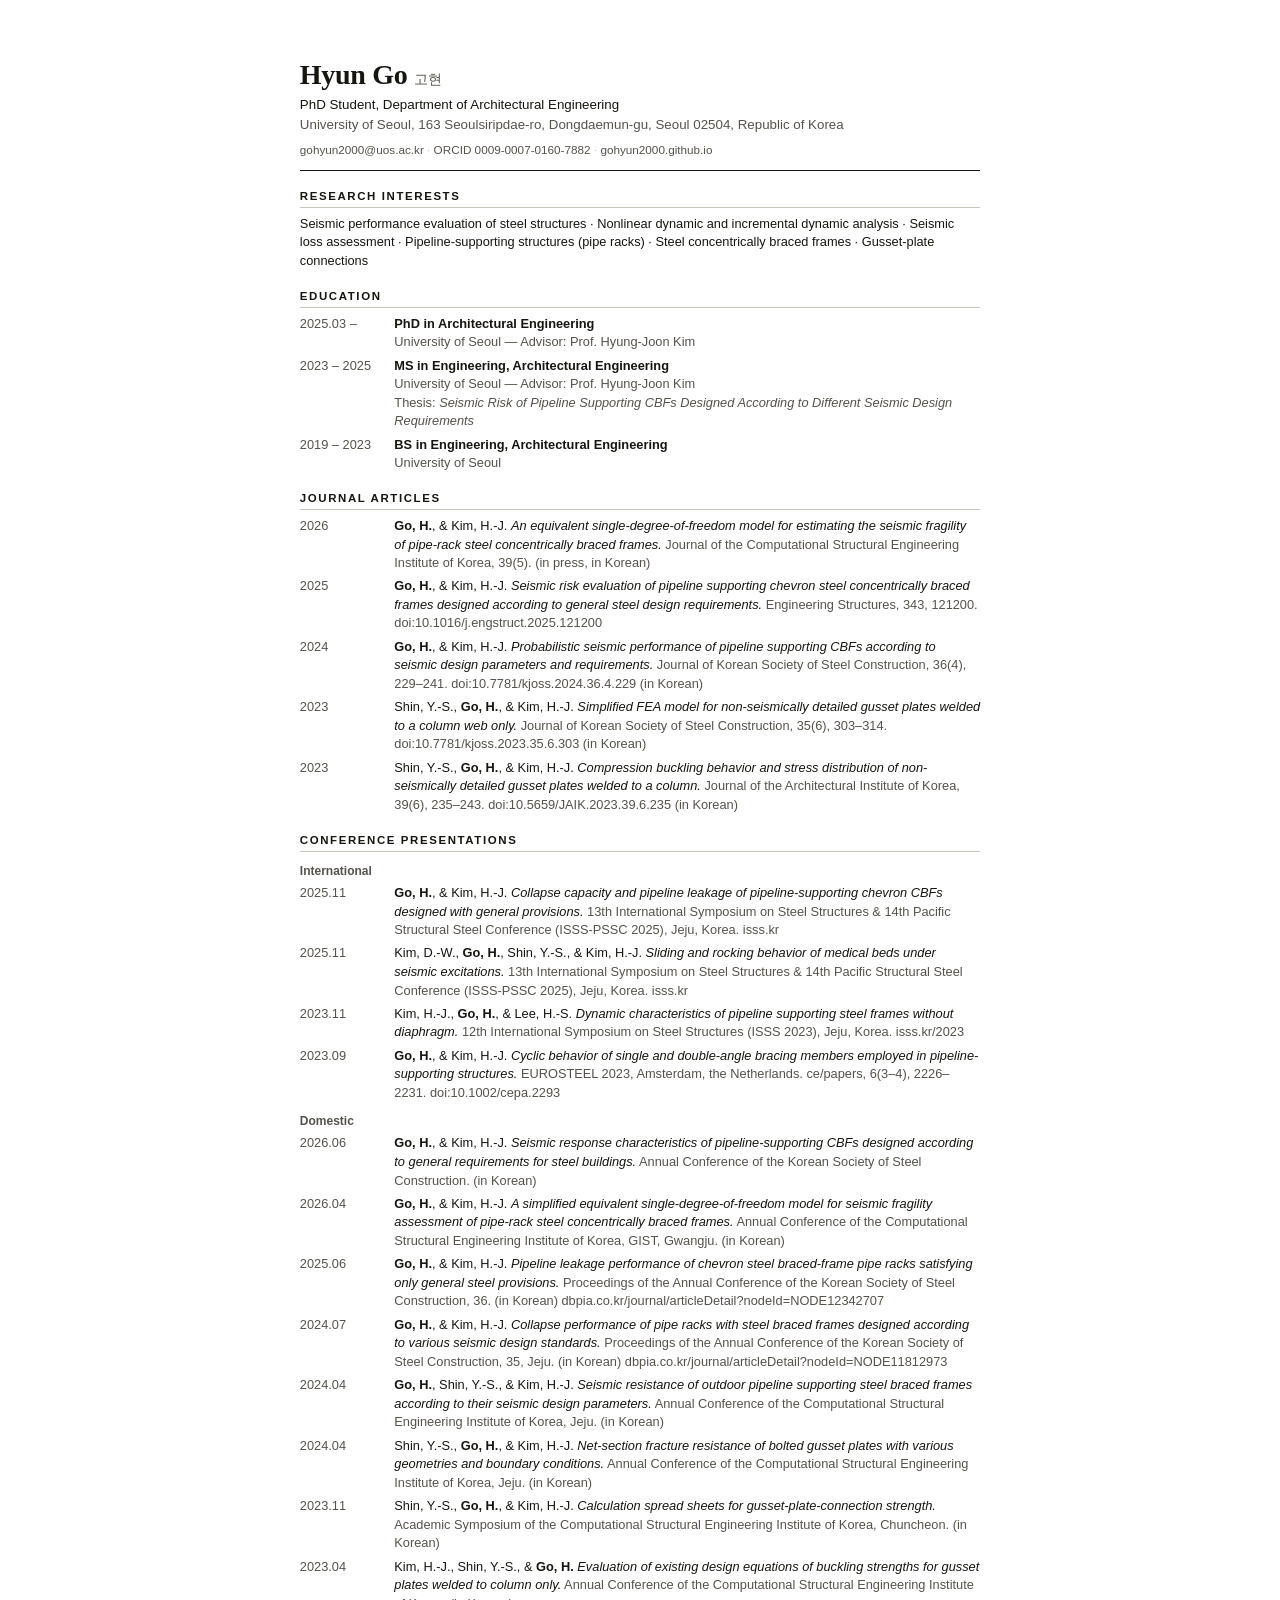
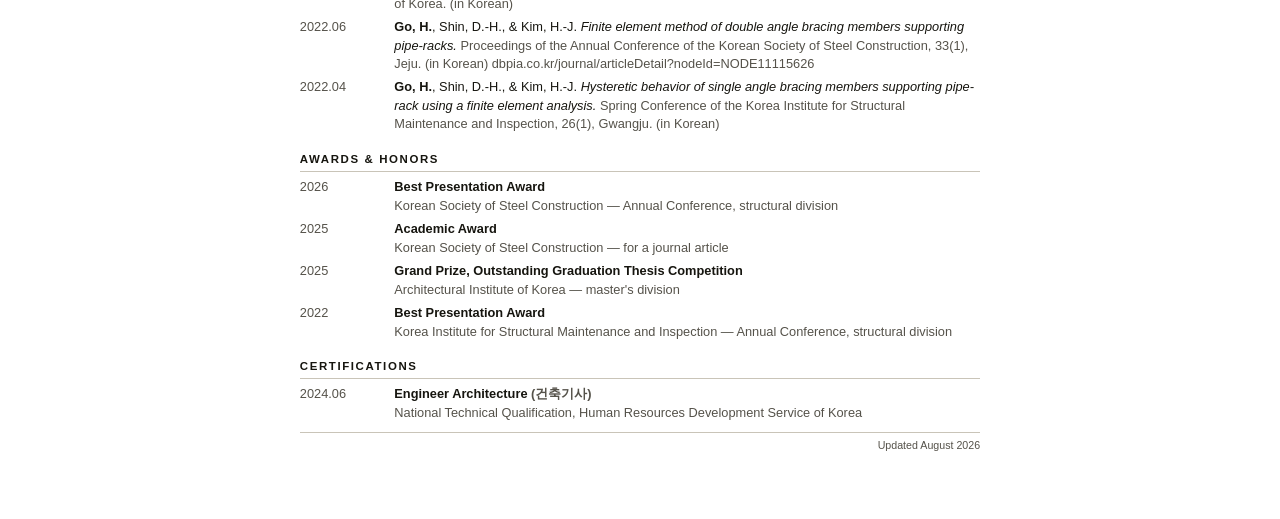
==== commit 09be7b53: "Add medical-beds coauthors and JCOSEIK volume/issue" ====
--- a/cv.html
+++ b/cv.html
@@ -187,7 +187,8 @@
     <span class="au"><strong>Go, H.</strong>, &amp; Kim, H.-J.</span>
     <span class="ti">An equivalent single-degree-of-freedom model for estimating the seismic
       fragility of pipe-rack steel concentrically braced frames.</span>
-    <span class="src">Journal of the Computational Structural Engineering Institute of Korea. (in Korean)</span>
+    <span class="src">Journal of the Computational Structural Engineering Institute of Korea, 39(5).
+      (in press, in Korean)</span>
   </div>
 </div>
 
@@ -252,9 +253,10 @@
 <div class="item ref">
   <div class="when">2025.11</div>
   <div class="what">
+    <span class="au">Kim, D.-W., <strong>Go, H.</strong>, Shin, Y.-S., &amp; Kim, H.-J.</span>
     <span class="ti">Sliding and rocking behavior of medical beds under seismic excitations.</span>
     <span class="src">13th International Symposium on Steel Structures &amp; 14th Pacific Structural
-      Steel Conference (ISSS-PSSC 2025), Jeju, Korea. (second author) isss.kr</span>
+      Steel Conference (ISSS-PSSC 2025), Jeju, Korea. isss.kr</span>
   </div>
 </div>
 
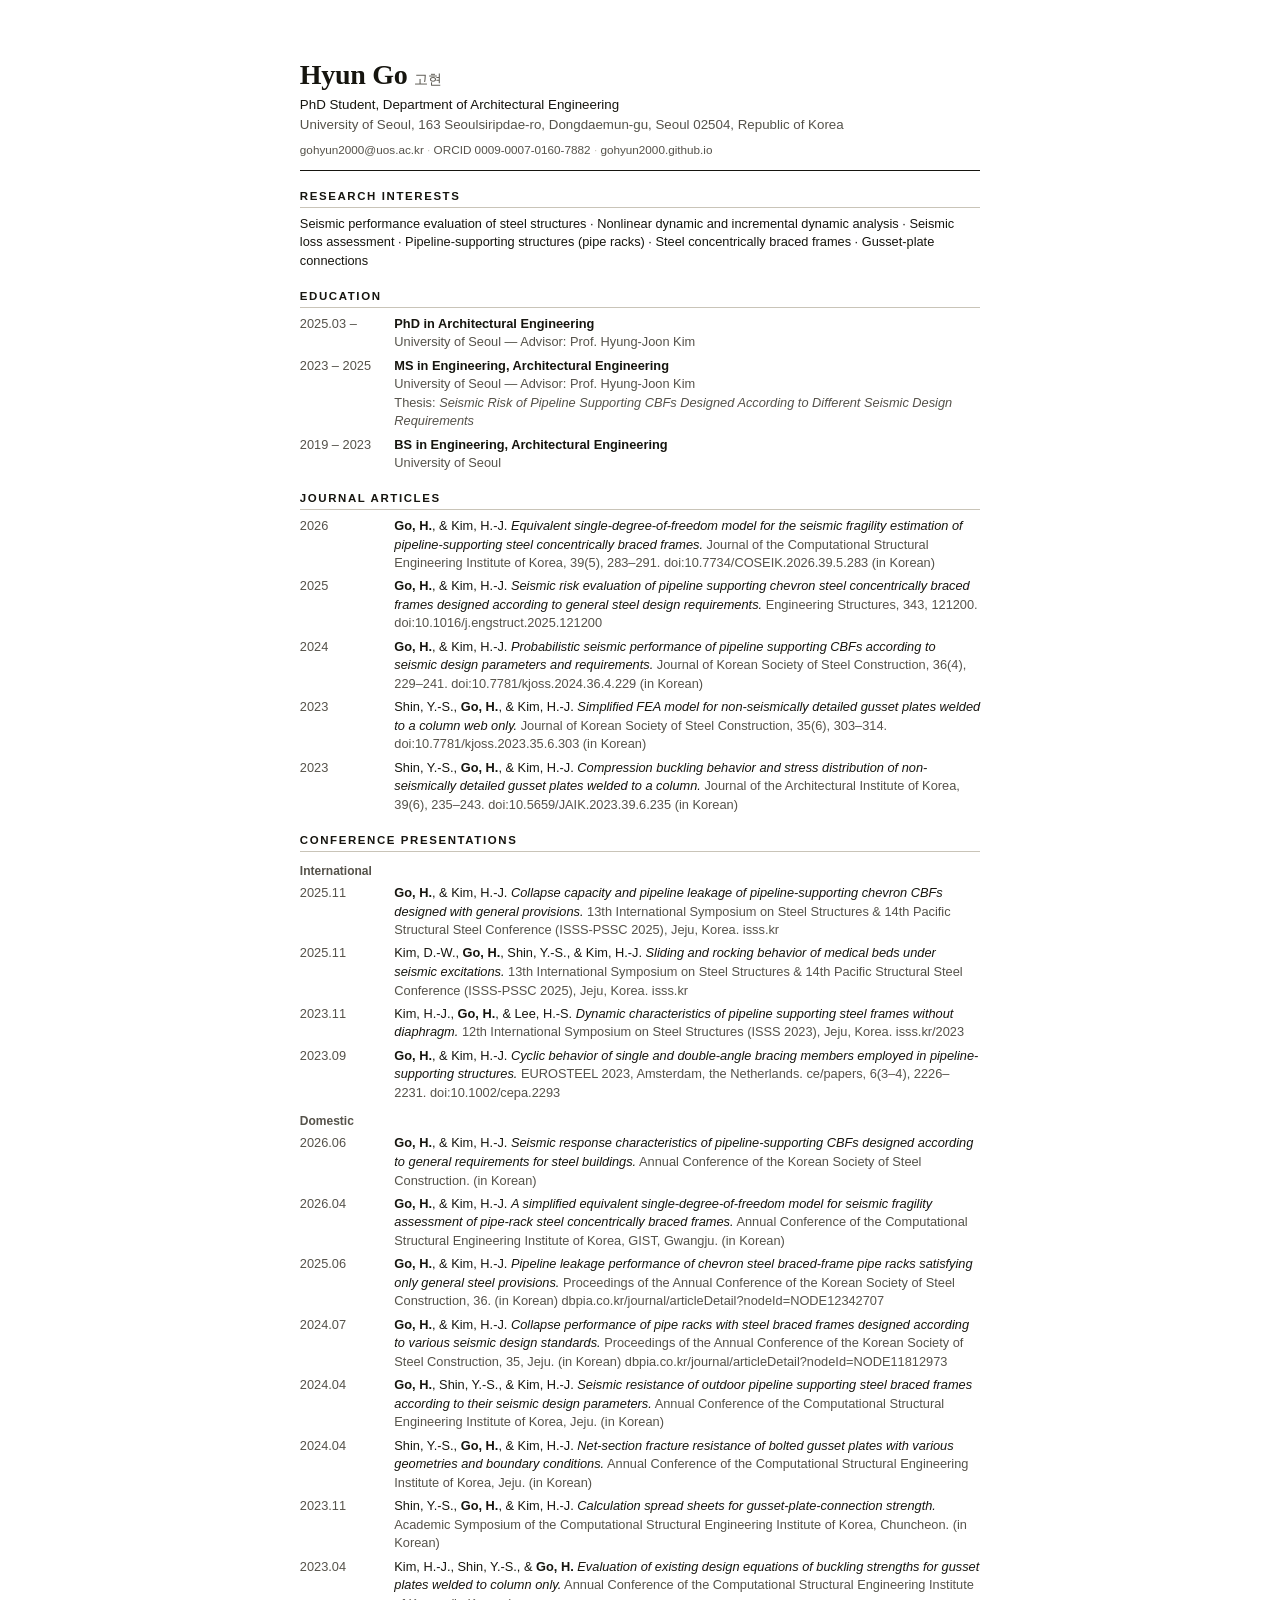
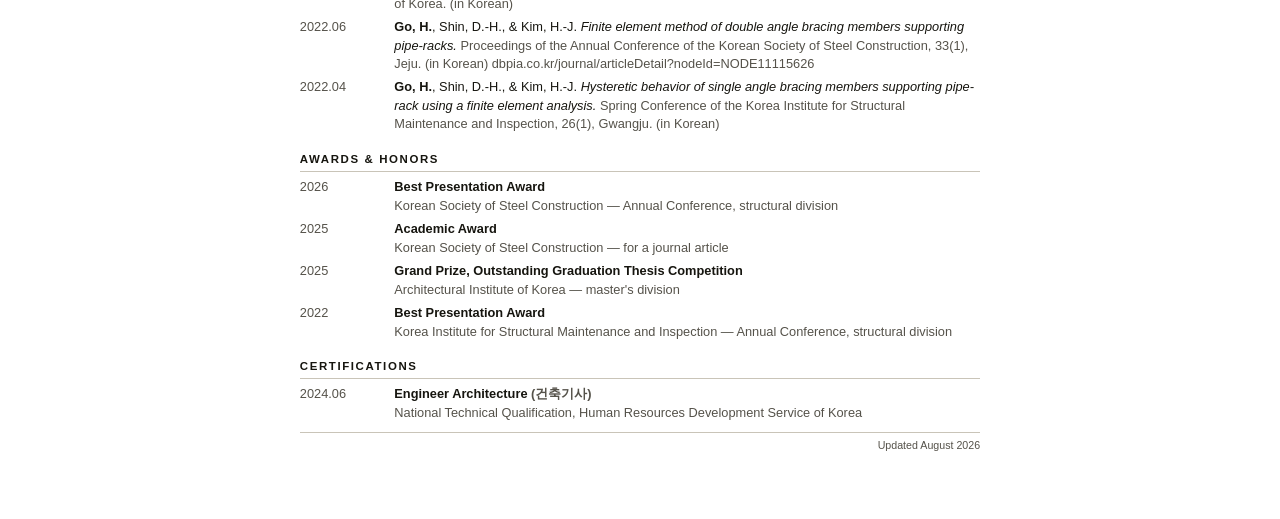
==== commit 41d5ace8: "Publish JCOSEIK paper: add DOI, pages and final title The 2026 Journal of the Computational Structur" ====
--- a/cv.html
+++ b/cv.html
@@ -185,10 +185,10 @@
   <div class="when">2026</div>
   <div class="what">
     <span class="au"><strong>Go, H.</strong>, &amp; Kim, H.-J.</span>
-    <span class="ti">An equivalent single-degree-of-freedom model for estimating the seismic
-      fragility of pipe-rack steel concentrically braced frames.</span>
-    <span class="src">Journal of the Computational Structural Engineering Institute of Korea, 39(5).
-      (in press, in Korean)</span>
+    <span class="ti">Equivalent single-degree-of-freedom model for the seismic fragility
+      estimation of pipeline-supporting steel concentrically braced frames.</span>
+    <span class="src">Journal of the Computational Structural Engineering Institute of Korea, 39(5),
+      283–291. doi:10.7734/COSEIK.2026.39.5.283 (in Korean)</span>
   </div>
 </div>
 
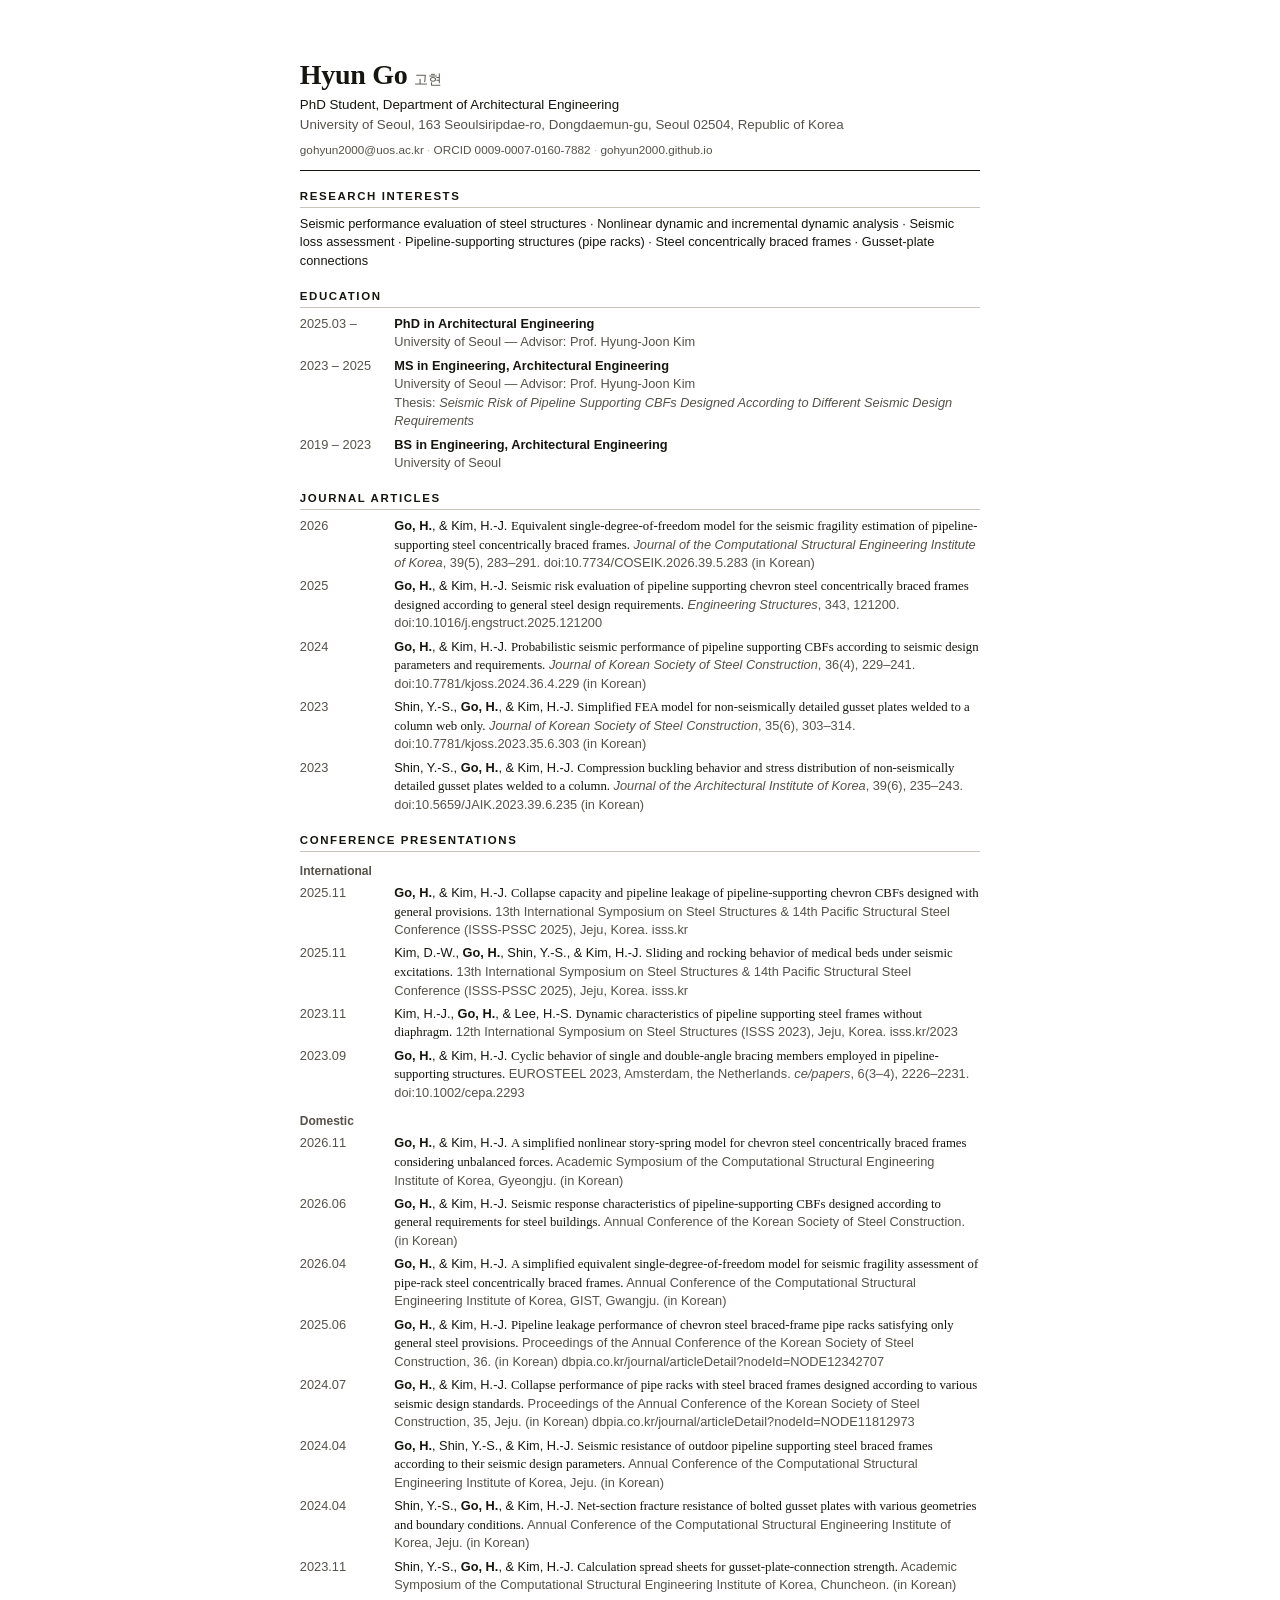
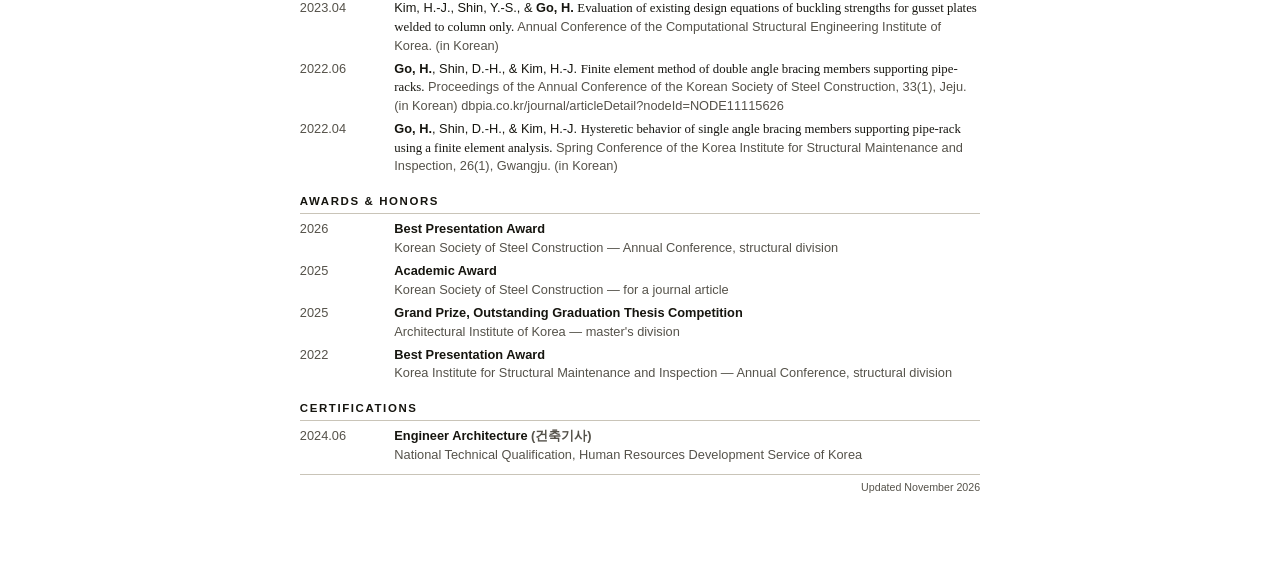
==== commit 948f7aa7: "Add COSEIK 2026 autumn abstract; unify font hierarchy Conference presentation - Add "A simplified no" ====
--- a/cv.html
+++ b/cv.html
@@ -20,8 +20,10 @@
   --ink:    #16150f;
   --muted:  #55524a;
   --rule:   #c9c4b8;
-  --sans: "Segoe UI", -apple-system, "Malgun Gothic", Roboto, sans-serif;
-  --serif: "Palatino Linotype", Palatino, Georgia, serif;
+  --sans: -apple-system, BlinkMacSystemFont, "Segoe UI", "Malgun Gothic",
+          "Apple SD Gothic Neo", Roboto, sans-serif;   /* style.css --font-sans 와 동일 */
+  --serif: "Iowan Old Style", "Palatino Linotype", Palatino, Georgia,
+           "Nanum Myeongjo", serif;   /* style.css --font-serif 와 동일 */
 }
 
 * { box-sizing: border-box; }
@@ -112,7 +114,7 @@
 
 /* 논문 목록은 저자·제목·출처 순으로 */
 .ref .au   { }
-.ref .ti   { font-style: italic; }
+.ref .ti   { font-family: var(--serif); }   /* 웹 .pub-title 과 동일: serif, roman */
 .ref .src  { color: var(--muted); }
 .ref strong { font-weight: 700; }
 
@@ -187,7 +189,7 @@
     <span class="au"><strong>Go, H.</strong>, &amp; Kim, H.-J.</span>
     <span class="ti">Equivalent single-degree-of-freedom model for the seismic fragility
       estimation of pipeline-supporting steel concentrically braced frames.</span>
-    <span class="src">Journal of the Computational Structural Engineering Institute of Korea, 39(5),
+    <span class="src"><em>Journal of the Computational Structural Engineering Institute of Korea</em>, 39(5),
       283–291. doi:10.7734/COSEIK.2026.39.5.283 (in Korean)</span>
   </div>
 </div>
@@ -198,7 +200,7 @@
     <span class="au"><strong>Go, H.</strong>, &amp; Kim, H.-J.</span>
     <span class="ti">Seismic risk evaluation of pipeline supporting chevron steel concentrically
       braced frames designed according to general steel design requirements.</span>
-    <span class="src">Engineering Structures, 343, 121200. doi:10.1016/j.engstruct.2025.121200</span>
+    <span class="src"><em>Engineering Structures</em>, 343, 121200. doi:10.1016/j.engstruct.2025.121200</span>
   </div>
 </div>
 
@@ -208,7 +210,7 @@
     <span class="au"><strong>Go, H.</strong>, &amp; Kim, H.-J.</span>
     <span class="ti">Probabilistic seismic performance of pipeline supporting CBFs according to
       seismic design parameters and requirements.</span>
-    <span class="src">Journal of Korean Society of Steel Construction, 36(4), 229–241.
+    <span class="src"><em>Journal of Korean Society of Steel Construction</em>, 36(4), 229–241.
       doi:10.7781/kjoss.2024.36.4.229 (in Korean)</span>
   </div>
 </div>
@@ -219,7 +221,7 @@
     <span class="au">Shin, Y.-S., <strong>Go, H.</strong>, &amp; Kim, H.-J.</span>
     <span class="ti">Simplified FEA model for non-seismically detailed gusset plates welded to a
       column web only.</span>
-    <span class="src">Journal of Korean Society of Steel Construction, 35(6), 303–314.
+    <span class="src"><em>Journal of Korean Society of Steel Construction</em>, 35(6), 303–314.
       doi:10.7781/kjoss.2023.35.6.303 (in Korean)</span>
   </div>
 </div>
@@ -230,7 +232,7 @@
     <span class="au">Shin, Y.-S., <strong>Go, H.</strong>, &amp; Kim, H.-J.</span>
     <span class="ti">Compression buckling behavior and stress distribution of non-seismically
       detailed gusset plates welded to a column.</span>
-    <span class="src">Journal of the Architectural Institute of Korea, 39(6), 235–243.
+    <span class="src"><em>Journal of the Architectural Institute of Korea</em>, 39(6), 235–243.
       doi:10.5659/JAIK.2023.39.6.235 (in Korean)</span>
   </div>
 </div>
@@ -276,12 +278,23 @@
     <span class="au"><strong>Go, H.</strong>, &amp; Kim, H.-J.</span>
     <span class="ti">Cyclic behavior of single and double-angle bracing members employed in
       pipeline-supporting structures.</span>
-    <span class="src">EUROSTEEL 2023, Amsterdam, the Netherlands. ce/papers, 6(3–4), 2226–2231.
+    <span class="src">EUROSTEEL 2023, Amsterdam, the Netherlands. <em>ce/papers</em>, 6(3–4), 2226–2231.
       doi:10.1002/cepa.2293</span>
   </div>
 </div>
 
 <h3>Domestic</h3>
+
+<div class="item ref">
+  <div class="when">2026.11</div>
+  <div class="what">
+    <span class="au"><strong>Go, H.</strong>, &amp; Kim, H.-J.</span>
+    <span class="ti">A simplified nonlinear story-spring model for chevron steel
+      concentrically braced frames considering unbalanced forces.</span>
+    <span class="src">Academic Symposium of the Computational Structural Engineering Institute
+      of Korea, Gyeongju. (in Korean)</span>
+  </div>
+</div>
 
 <div class="item ref">
   <div class="when">2026.06</div>
@@ -434,7 +447,7 @@
   </div>
 </div>
 
-<p class="foot">Updated August 2026</p>
+<p class="foot">Updated November 2026</p>
 
 </body>
 </html>
